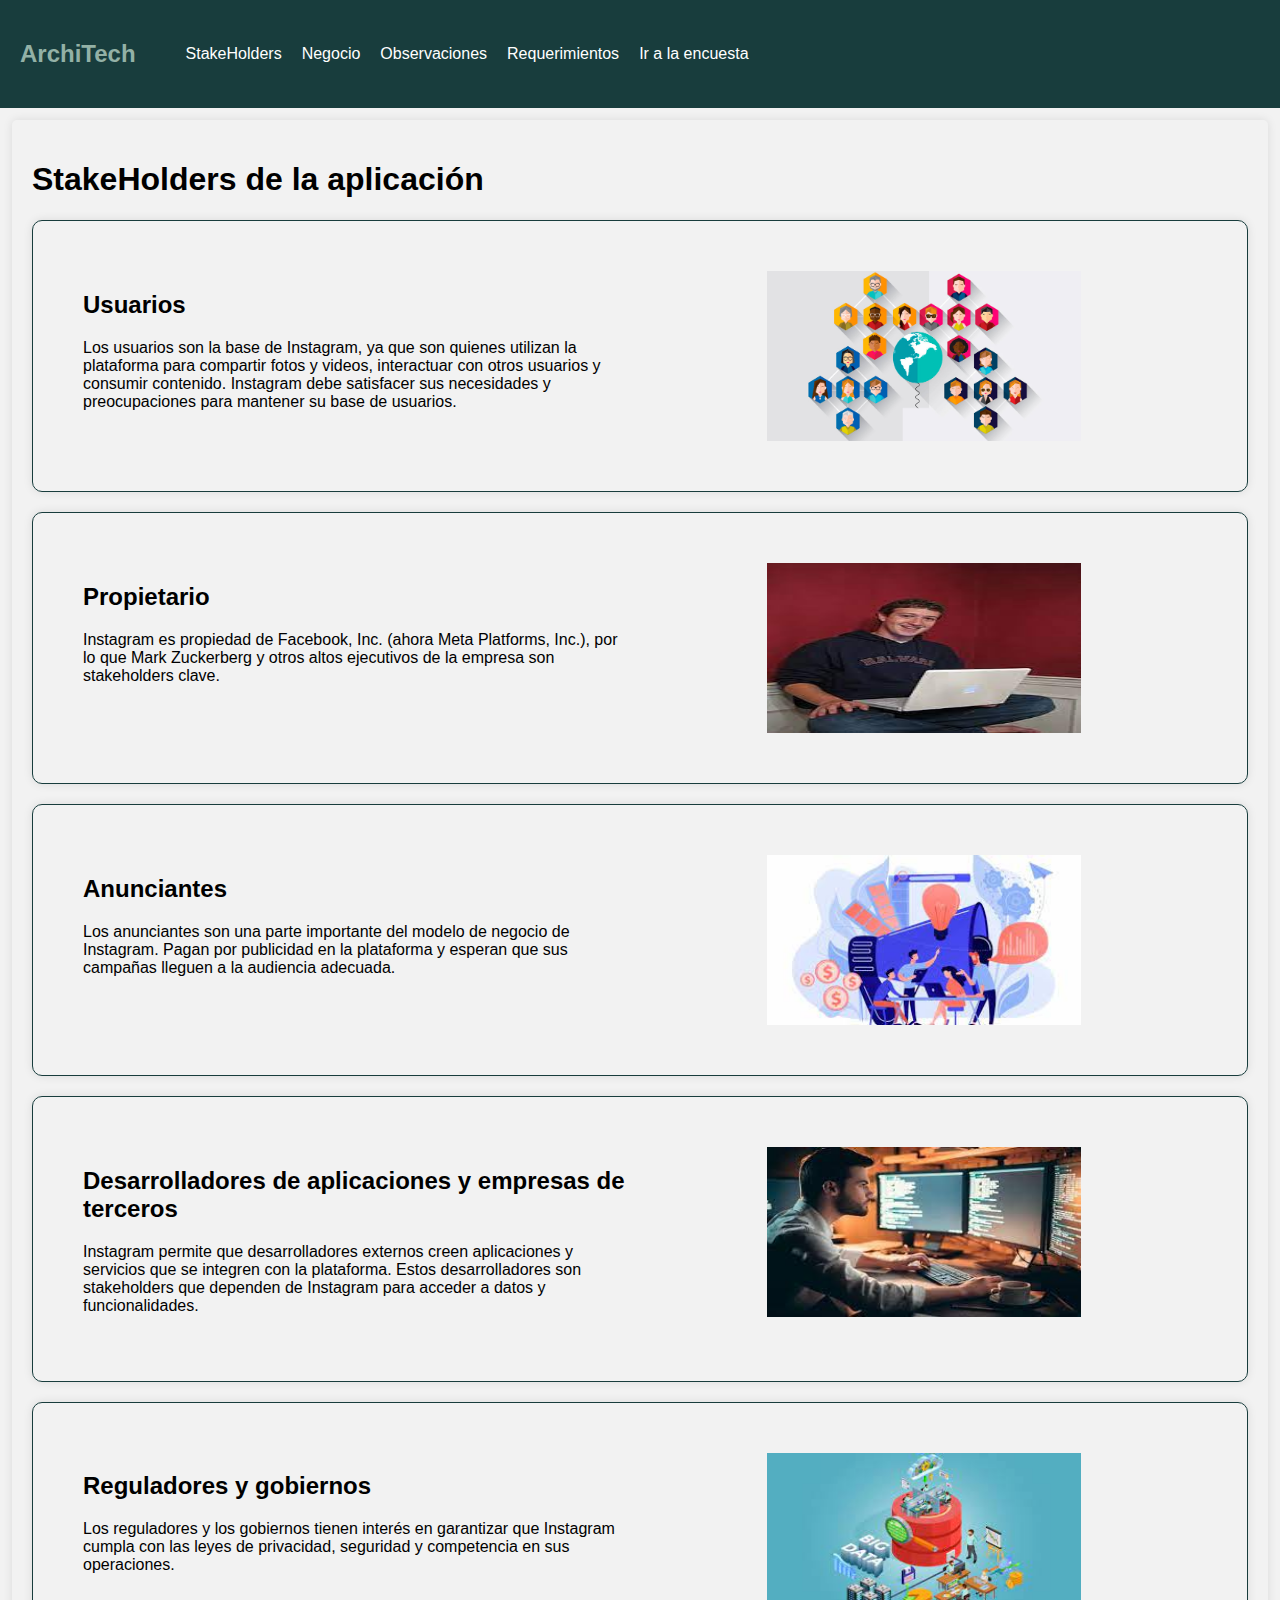
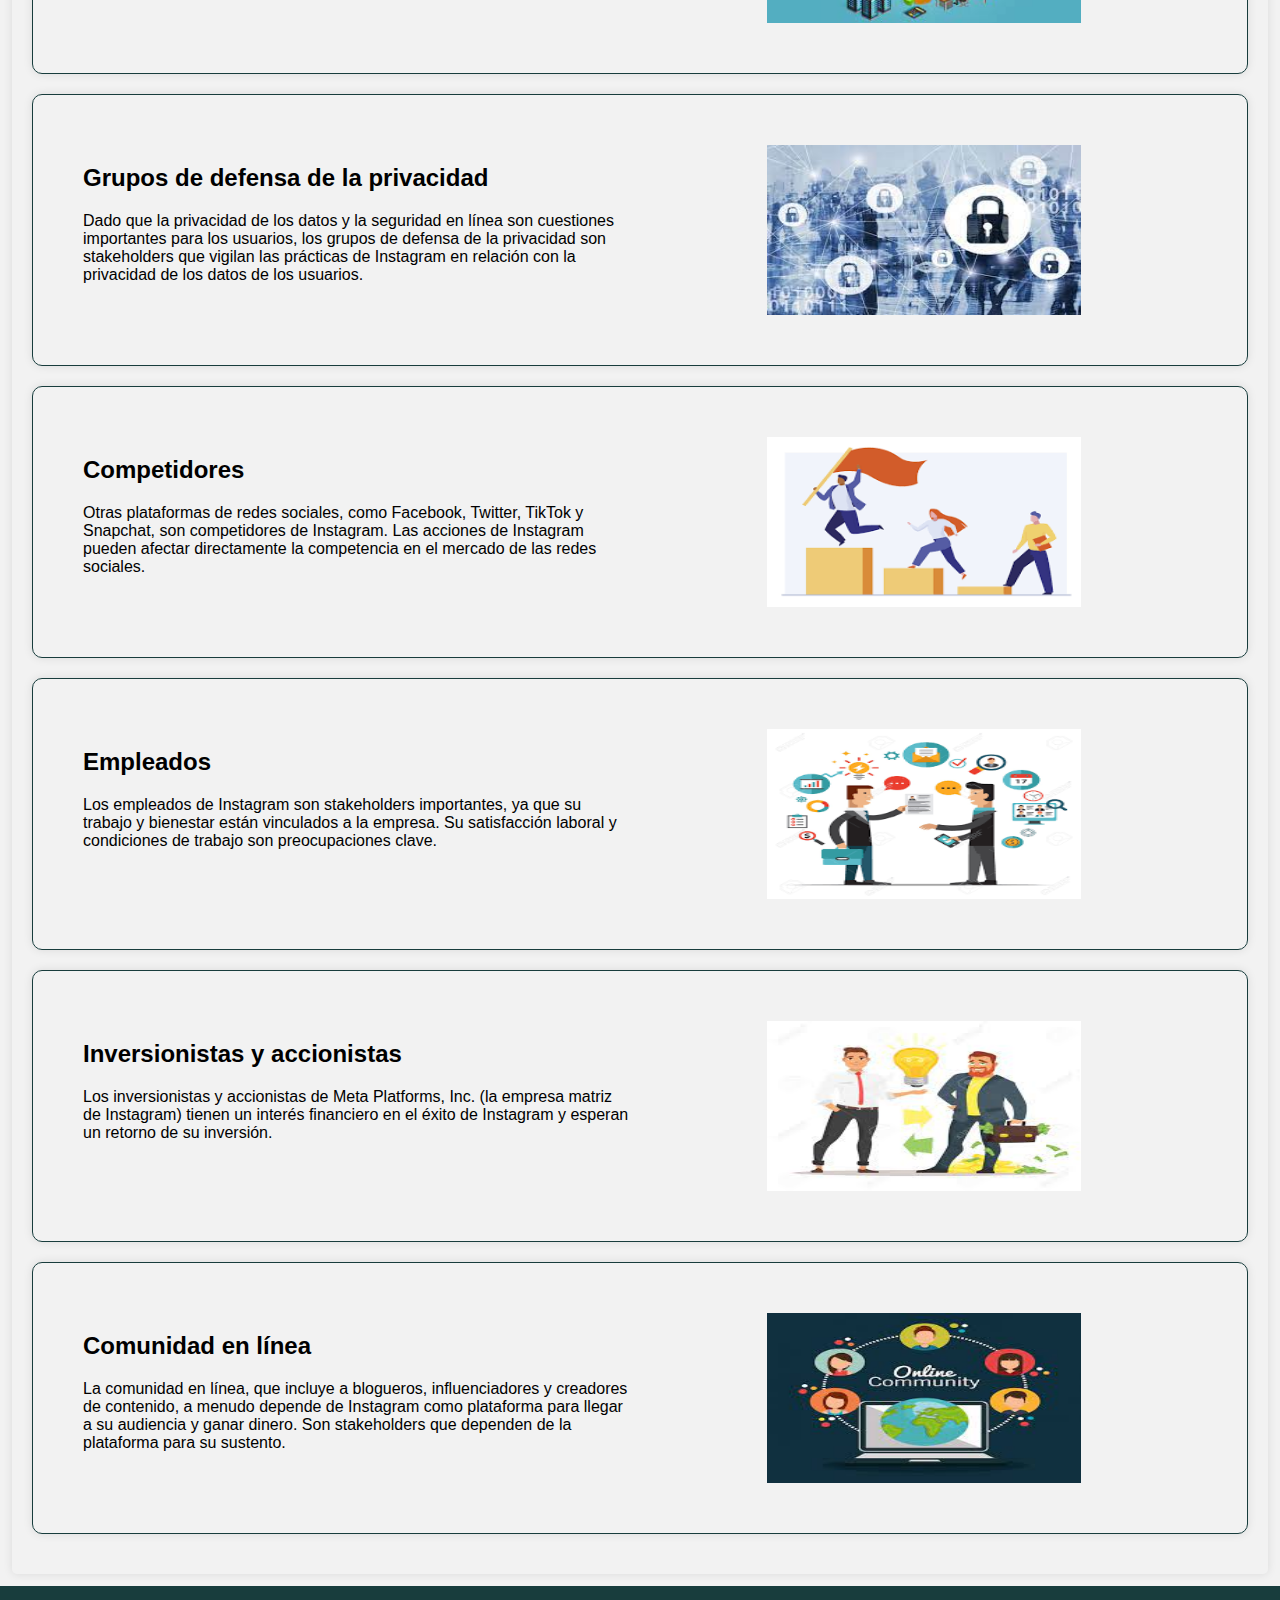
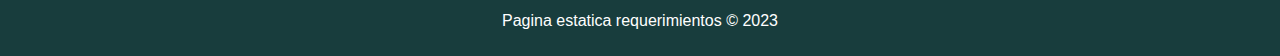
==== index.html @ 16afa4ae "Pagina" ====
<!DOCTYPE html>
<html lang="en">
<head>
    <meta charset="UTF-8">
    <meta name="viewport" content="width=device-width, initial-scale=1.0">
    <link rel="stylesheet" href="css/styles.css">
    <script defer type="module" src="js/index.js"></script>
    <title>Mi Página Estática</title>
</head>
<body>
    <header>
        <nav class="nav">
            <div class="container-logo">
                <h2 class="logo">ArchiTech</h2>
            </div>
            <ul class="opciones">
                <li>
                    <a href="">StakeHolders</a>
                </li>
                <li>
                    <a href="">Negocio</a>
                </li>
                <li>
                    <a href="">Observaciones</a>
                </li>
                <li>
                    <a href="">Requerimientos</a>
                </li>
                <li><a href="https://www.google.com" target="_blank">Ir a la encuesta</a></li>
            </ul>
        </nav>
    </header>
    <main id="contenido">
       
    </main>
    <footer>
        <p>Pagina estatica requerimientos &copy; 2023</p>
    </footer>
</body>
</html>
---- css/styles.css ----
@import url("colores.css");

body, h1, h2, h3, h4, h5, h6 {
    font-family: 'Kanit', sans-serif;
}

body {
    font-family: 'Kanit', sans-serif;
    background-color: #f2f2f2;
    display: flex;
    flex-direction: column;
    min-height: 100vh; /* Establece la altura mínima del cuerpo como el 100% del alto de la ventana. */
    margin: 0;
}

header {
    background: var(--color-primario);
    text-align: center;
    padding: 20px;
}

.nav{
    display: flex;
    gap: 10px;
    align-items: center;
}
.logo{
    color: var(--color-fondo);
}

.opciones{
    display: flex;
    gap: 20px;
    list-style: none;
}

.opciones li a{
    color: var(--text-white);
    text-decoration: none;
}
.opciones li a:hover{
    color: var(--text-black);
}
main {
    flex-grow: 1;
    margin: 12px;
    padding: 20px;
    background-color: var(--text-secundario);
    border-radius: 5px;
    box-shadow: 0 0 10px rgba(0, 0, 0, 0.1);
}

footer {
    text-align: center;
    background: var(--color-primario);
    color:var(--text-white);
    padding: 10px;
}
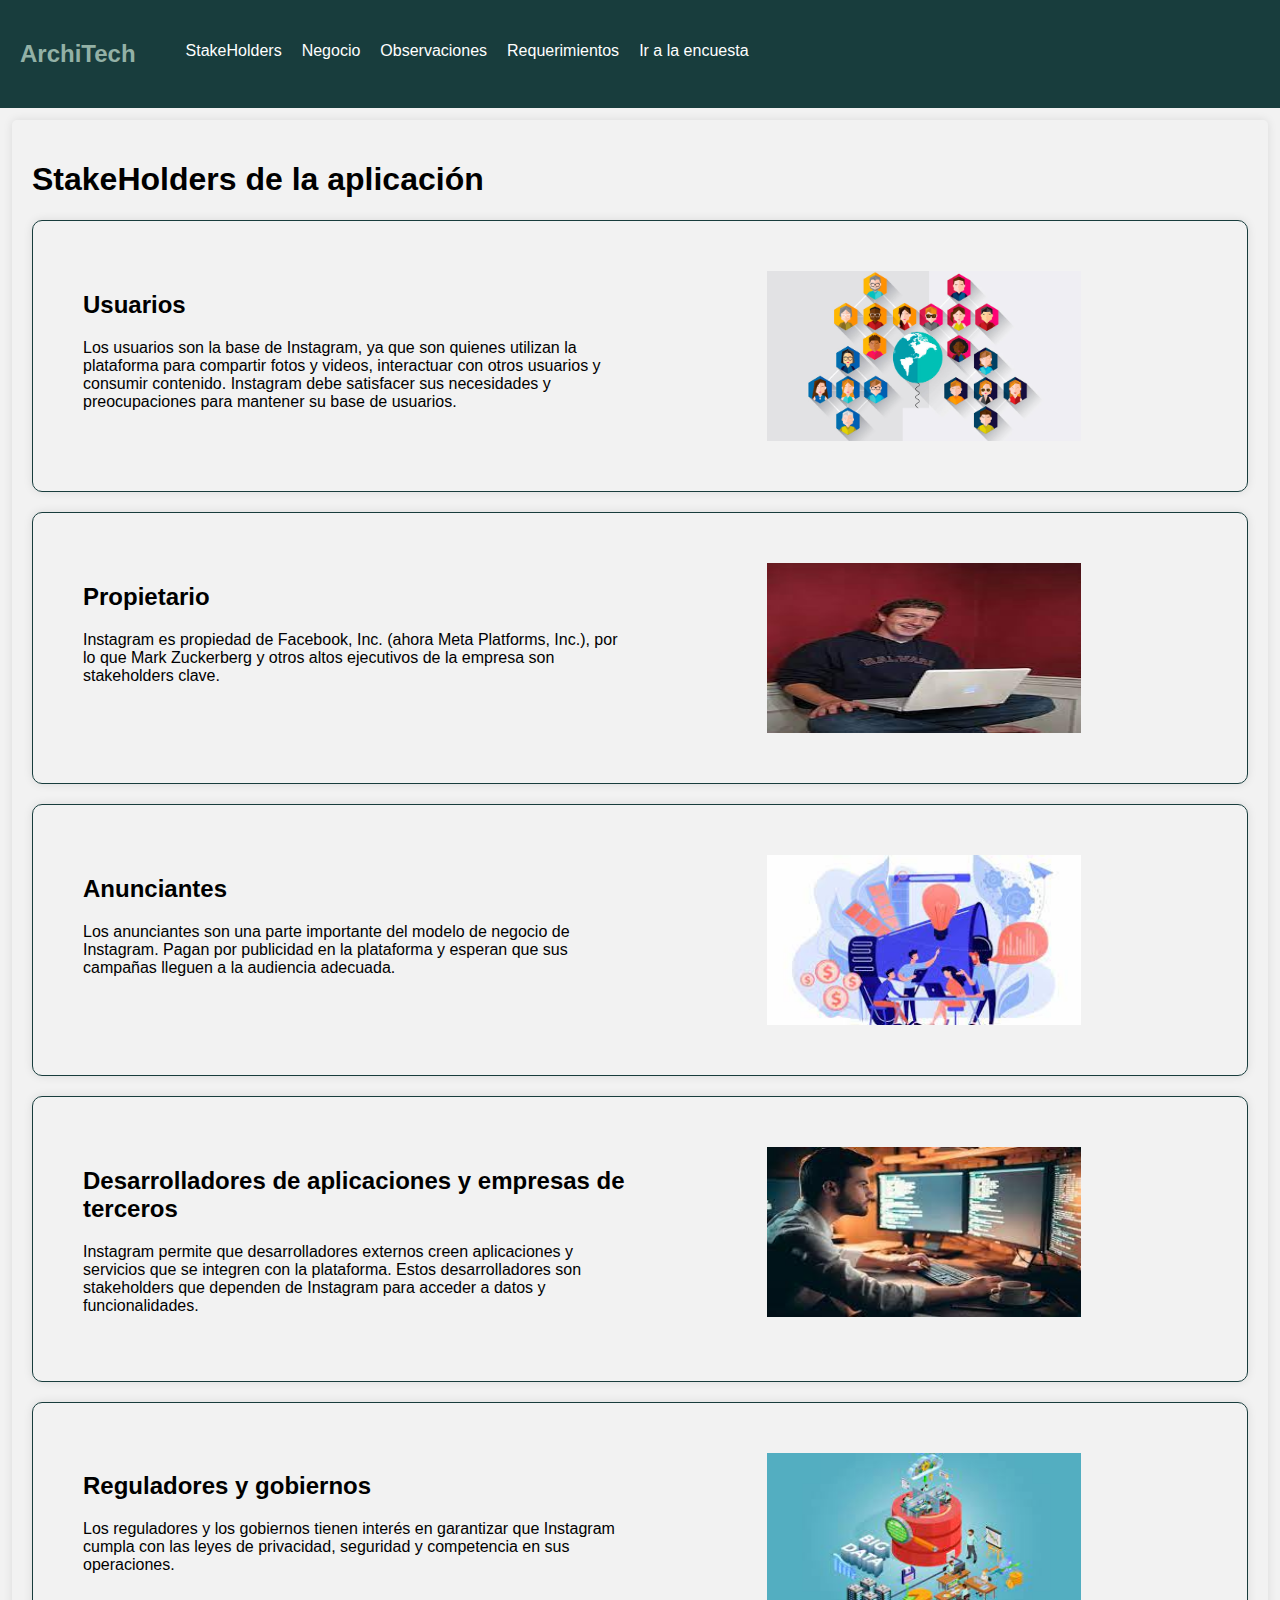
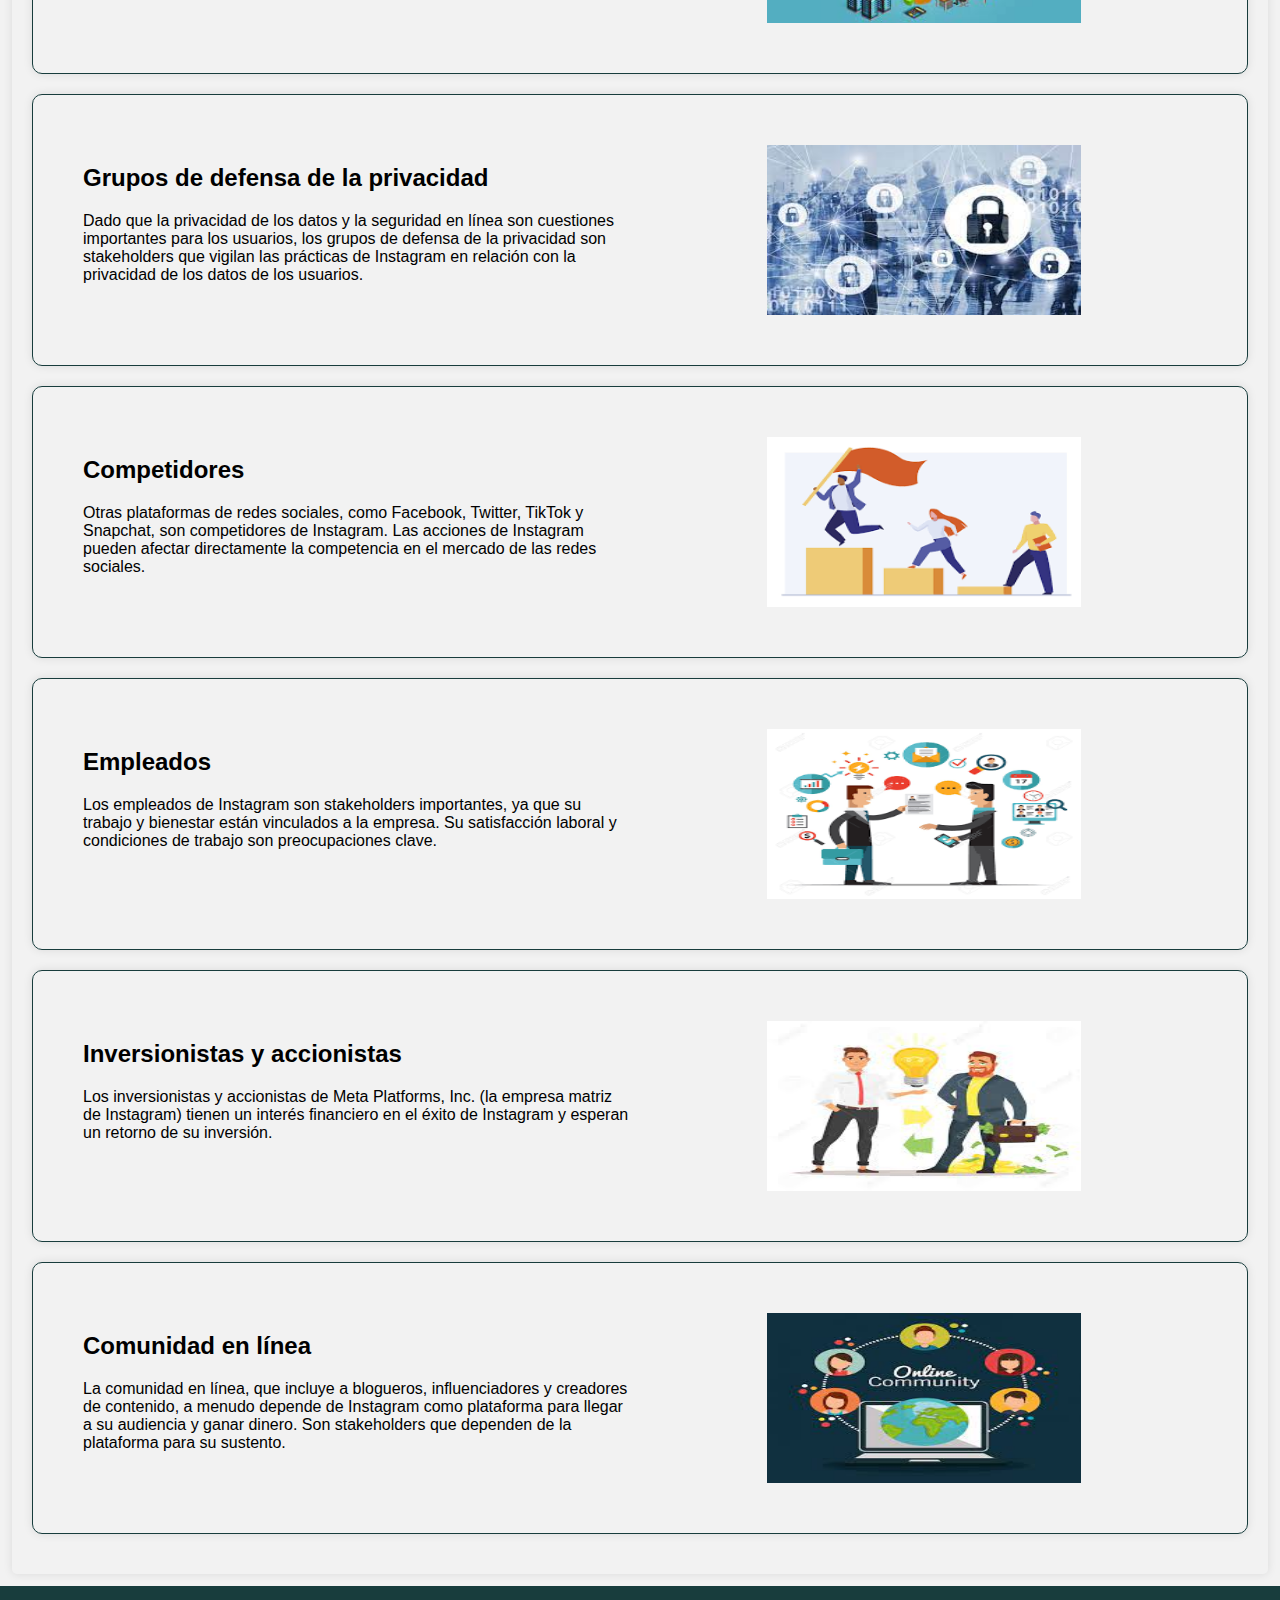
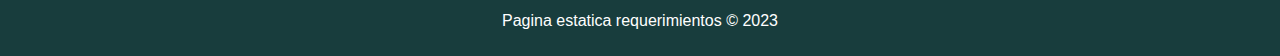
==== commit b470faaf: "Opciones dinamicas" ====
--- a/index.html
+++ b/index.html
@@ -14,19 +14,21 @@
                 <h2 class="logo">ArchiTech</h2>
             </div>
             <ul class="opciones">
-                <li>
+                <li class="opcion">
                     <a href="">StakeHolders</a>
                 </li>
-                <li>
+                <li class="opcion">
                     <a href="">Negocio</a>
                 </li>
-                <li>
+                <li class="opcion">
                     <a href="">Observaciones</a>
                 </li>
-                <li>
+                <li class="opcion">
                     <a href="">Requerimientos</a>
                 </li>
-                <li><a href="https://www.google.com" target="_blank">Ir a la encuesta</a></li>
+                <li class="opcion">
+                    <a href="https://www.google.com" target="_blank">Ir a la encuesta</a>
+                </li>
             </ul>
         </nav>
     </header>
--- a/css/styles.css
+++ b/css/styles.css
@@ -39,8 +39,35 @@
     text-decoration: none;
 }
 .opciones li a:hover{
-    color: var(--text-black);
+    color: var(--color-segundario);
 }
+.opcion {
+    display: inline-block;
+    position: relative;
+    padding-bottom: 5px; /* Espacio para la barra de resaltado */
+}
+
+.opcion a {
+    text-decoration: none;
+    color: #000; /* Color de texto normal */
+}
+
+.opcion::after {
+    content: "";
+    display: block;
+    width: 0;
+    height: 2px; /* Altura de la barra de resaltado */
+    background-color: var(--color-fondo); /* Color de la barra de resaltado */
+    position: absolute;
+    bottom: 0;
+    left: 0;
+    transition: width 0.3s ease; /* Animación de la barra */
+}
+
+.opcion:hover::after {
+    width: 100%; /* Ancho de la barra al pasar el mouse */
+}
+
 main {
     flex-grow: 1;
     margin: 12px;
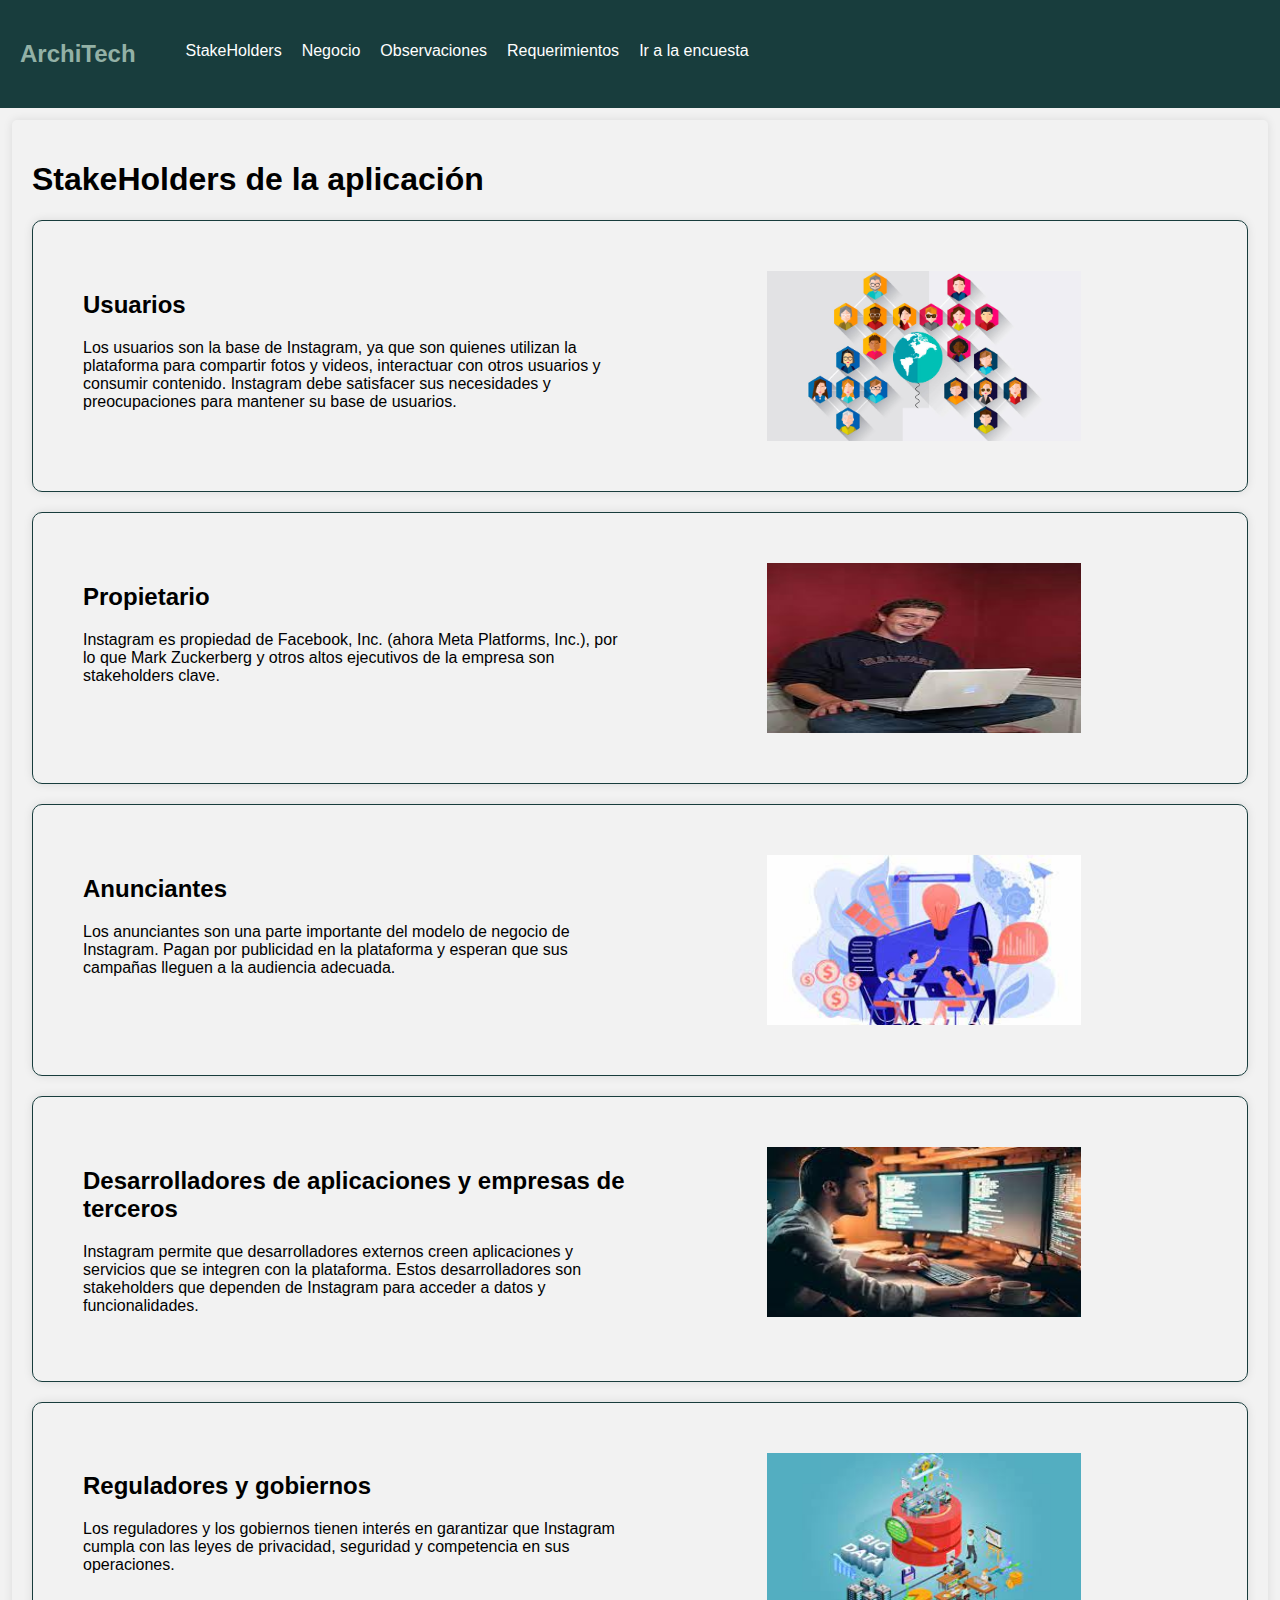
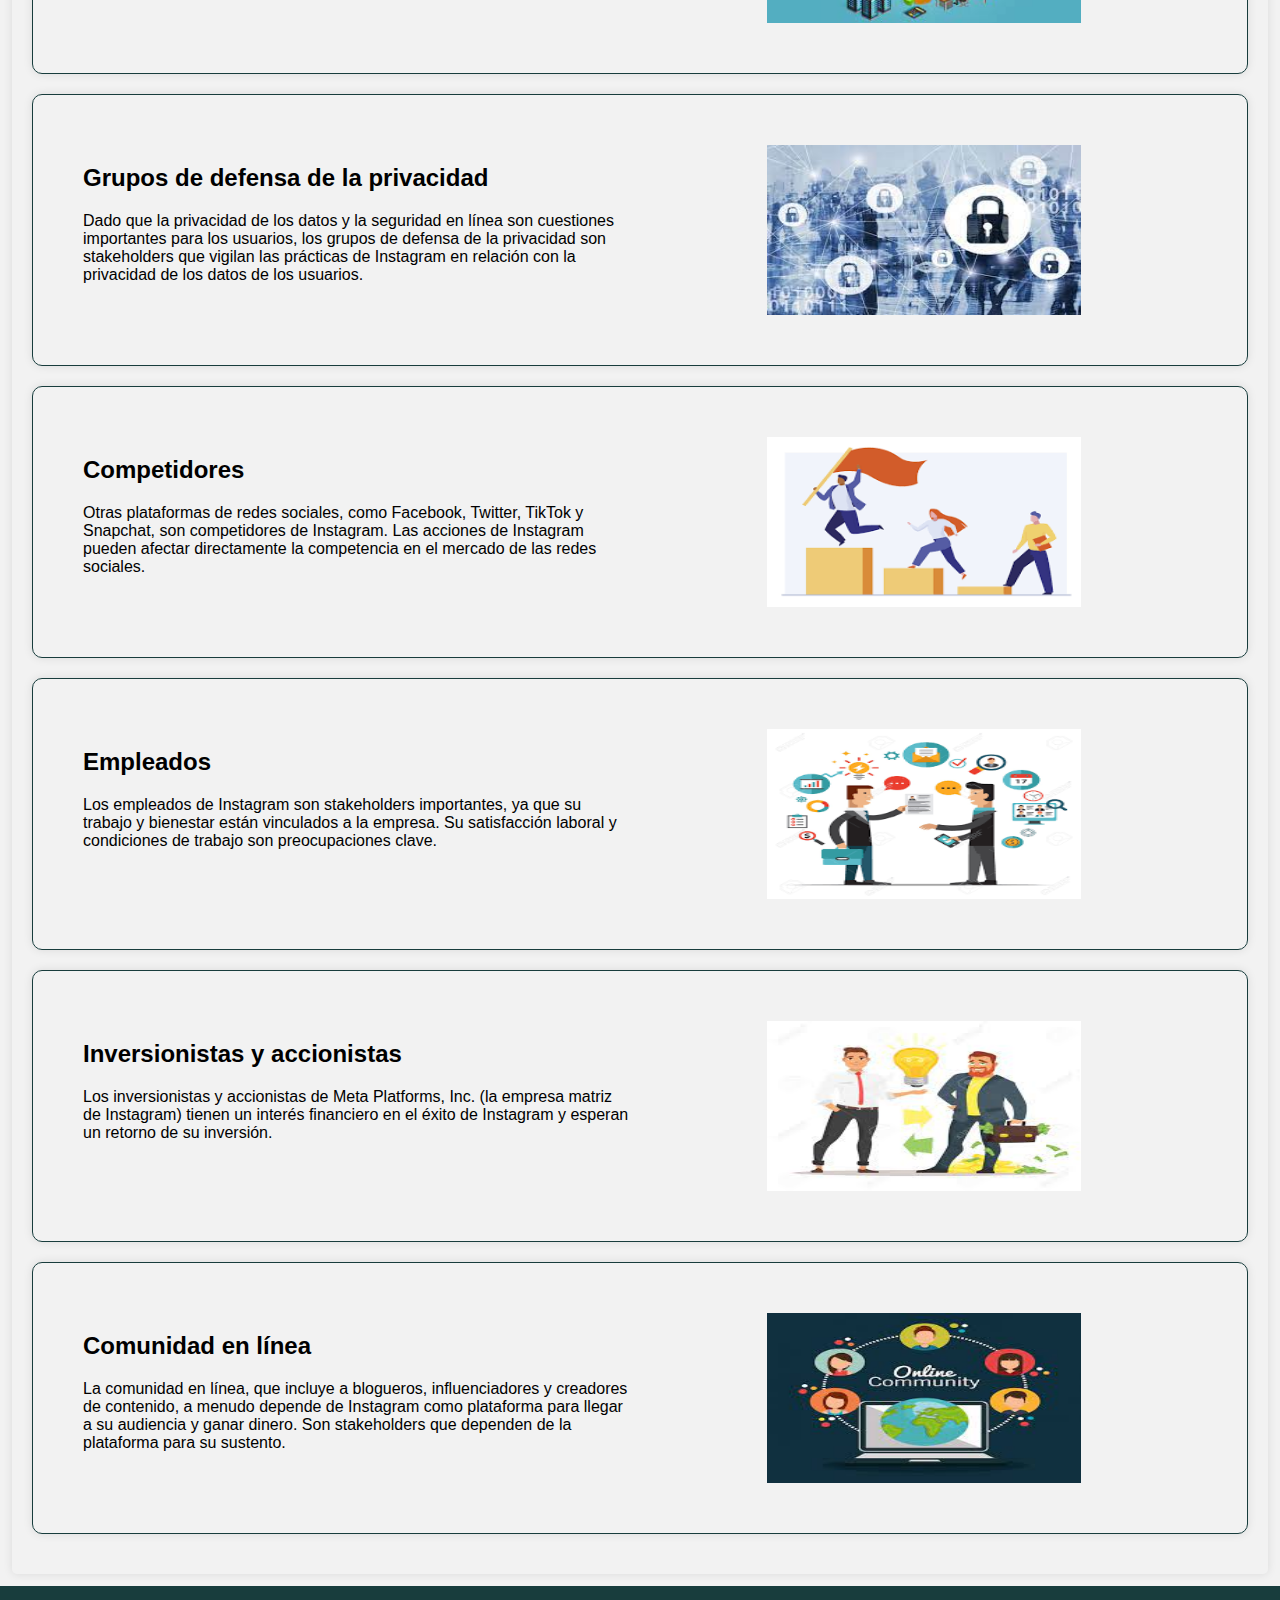
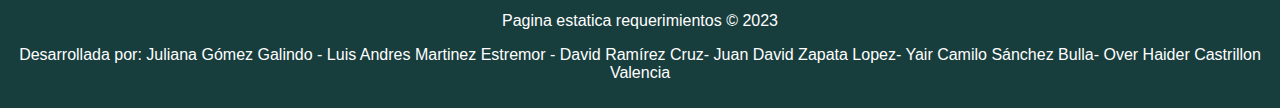
==== commit c133d7bd: "Nombres en footer" ====
--- a/index.html
+++ b/index.html
@@ -37,6 +37,9 @@
     </main>
     <footer>
         <p>Pagina estatica requerimientos &copy; 2023</p>
+        <p>Desarrollada por: 
+            Juliana Gómez Galindo - Luis Andres Martinez Estremor - David Ramírez Cruz- Juan David Zapata Lopez- Yair Camilo Sánchez Bulla- Over Haider Castrillon Valencia
+        </p>
     </footer>
 </body>
 </html>
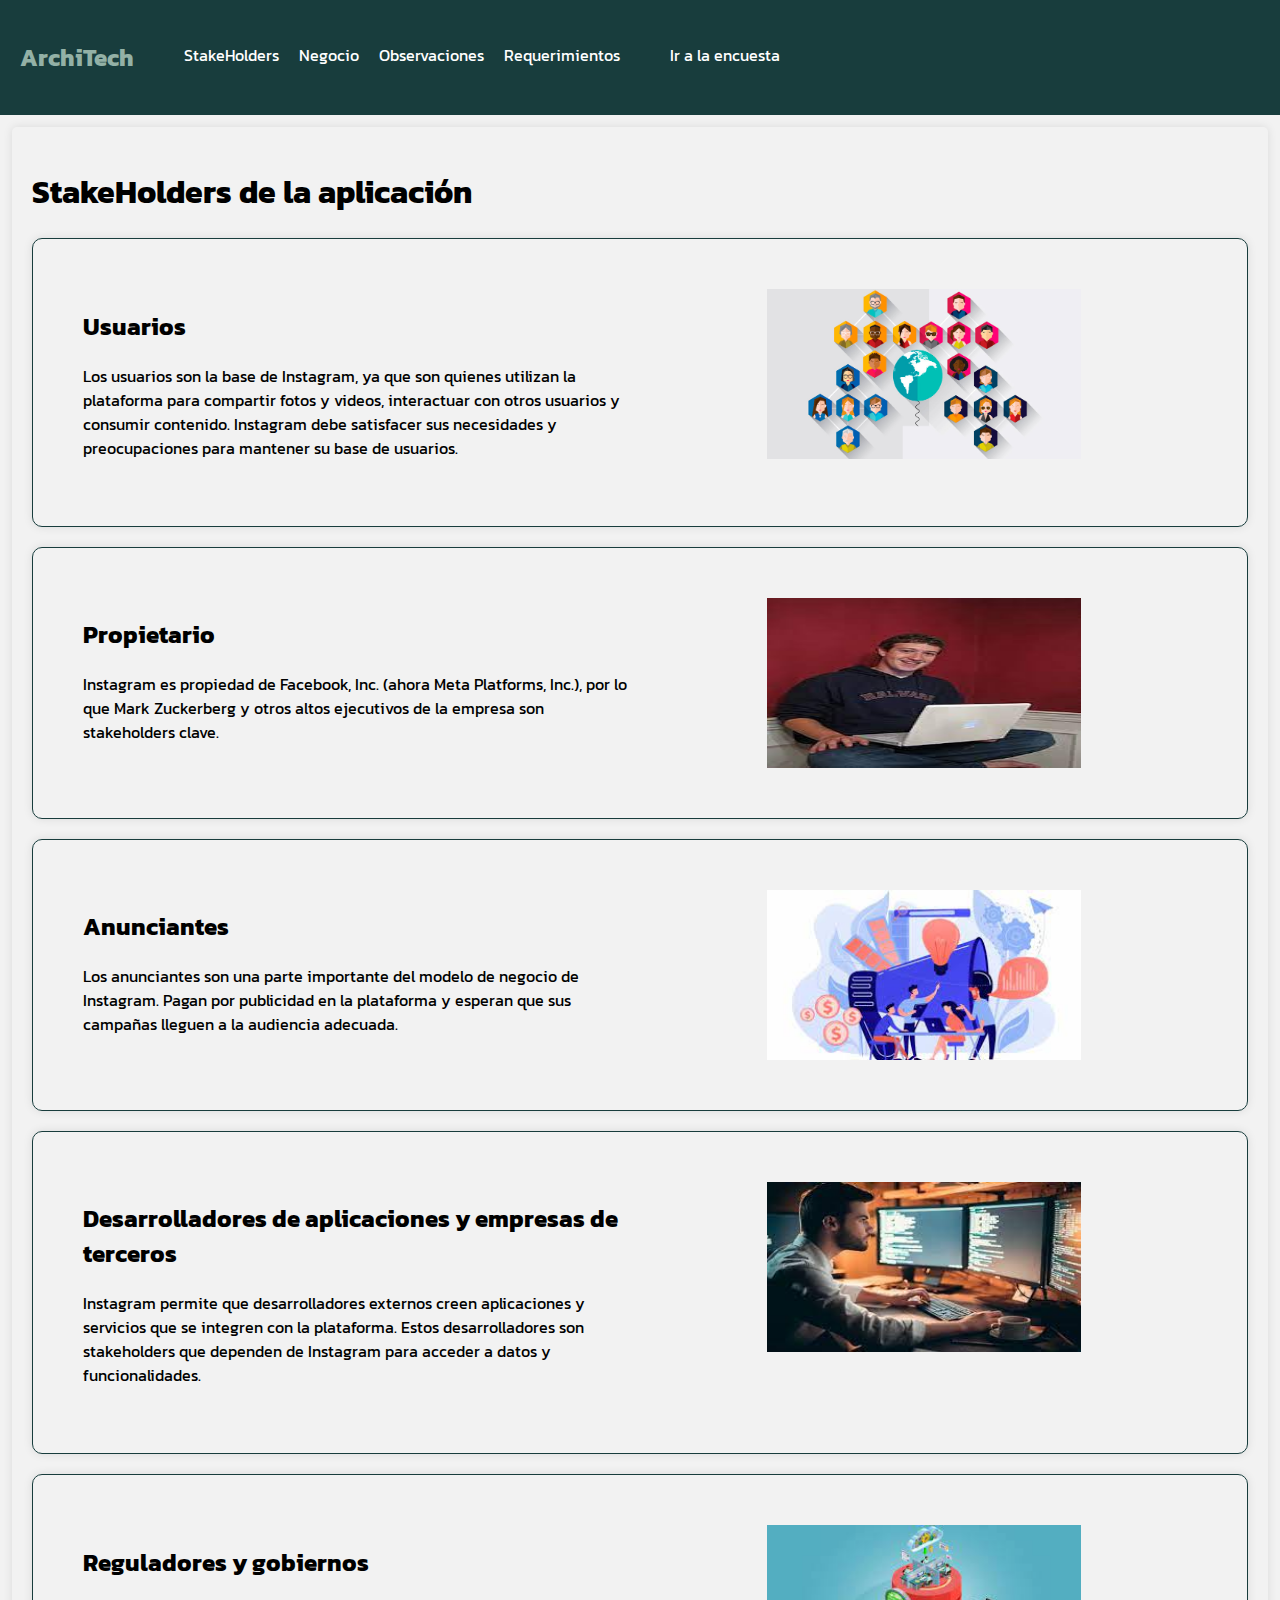
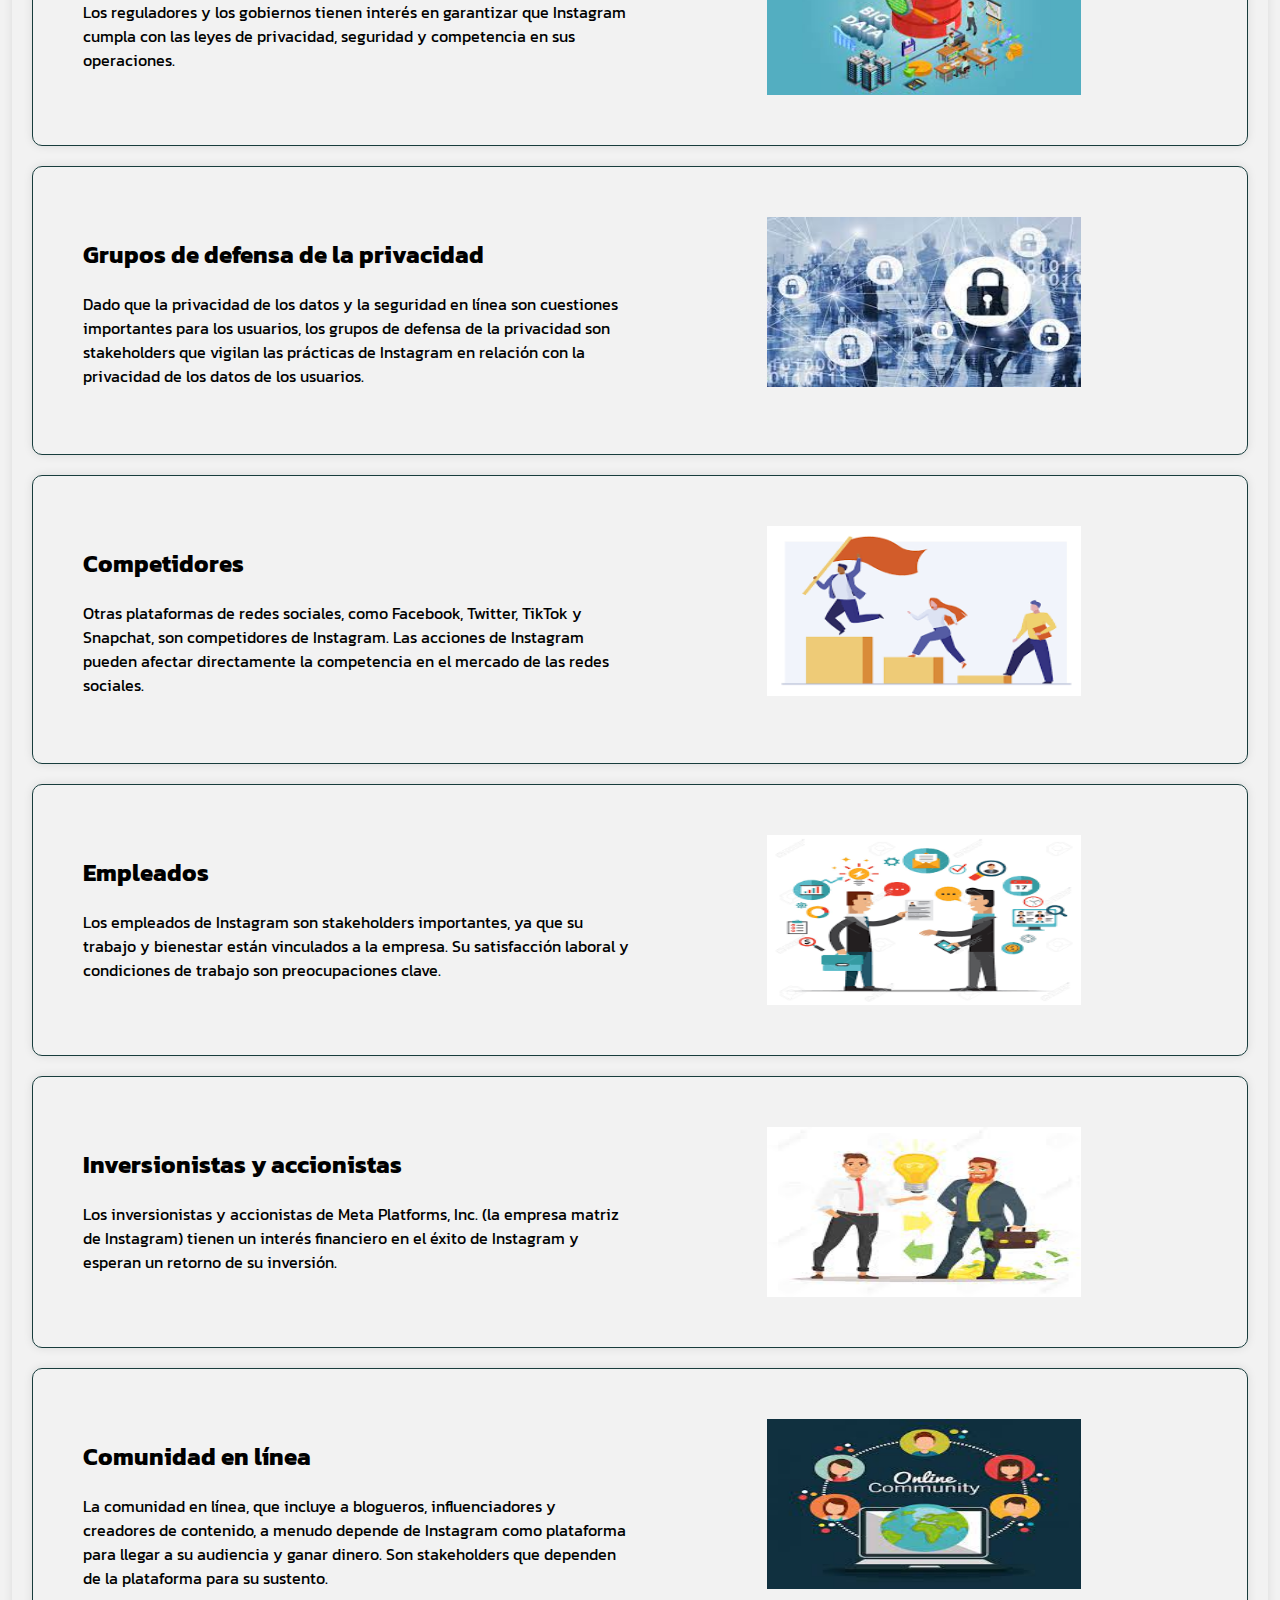
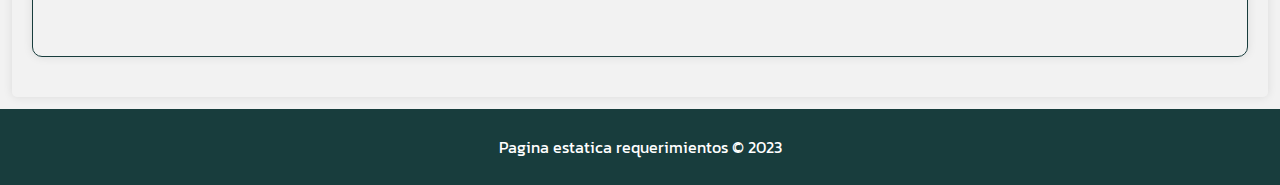
==== commit 64388a14: "Observaciones" ====
--- a/index.html
+++ b/index.html
@@ -26,8 +26,10 @@
                 <li class="opcion">
                     <a href="">Requerimientos</a>
                 </li>
+            </ul>
+            <ul>
                 <li class="opcion">
-                    <a href="https://www.google.com" target="_blank">Ir a la encuesta</a>
+                    <a id="encuesta" href="https://forms.office.com/r/5RUtmcBVc9" target="_blank">Ir a la encuesta</a>
                 </li>
             </ul>
         </nav>
@@ -37,9 +39,6 @@
     </main>
     <footer>
         <p>Pagina estatica requerimientos &copy; 2023</p>
-        <p>Desarrollada por: 
-            Juliana Gómez Galindo - Luis Andres Martinez Estremor - David Ramírez Cruz- Juan David Zapata Lopez- Yair Camilo Sánchez Bulla- Over Haider Castrillon Valencia
-        </p>
     </footer>
 </body>
 </html>
--- a/css/styles.css
+++ b/css/styles.css
@@ -1,5 +1,5 @@
 @import url("colores.css");
-
+@import url('https://fonts.googleapis.com/css2?family=Kanit:wght@200;400&family=Quicksand:wght@300;500;700&family=Roboto+Condensed:ital,wght@0,400;1,700&family=Roboto:ital,wght@0,400;0,700;1,300&display=swap');
 body, h1, h2, h3, h4, h5, h6 {
     font-family: 'Kanit', sans-serif;
 }
@@ -49,7 +49,6 @@
 
 .opcion a {
     text-decoration: none;
-    color: #000; /* Color de texto normal */
 }
 
 .opcion::after {
@@ -68,6 +67,13 @@
     width: 100%; /* Ancho de la barra al pasar el mouse */
 }
 
+#encuesta{
+    color: var(--text-white);
+}
+
+#encuesta:hover{
+    color: var(--color-fondo);
+}
 main {
     flex-grow: 1;
     margin: 12px;
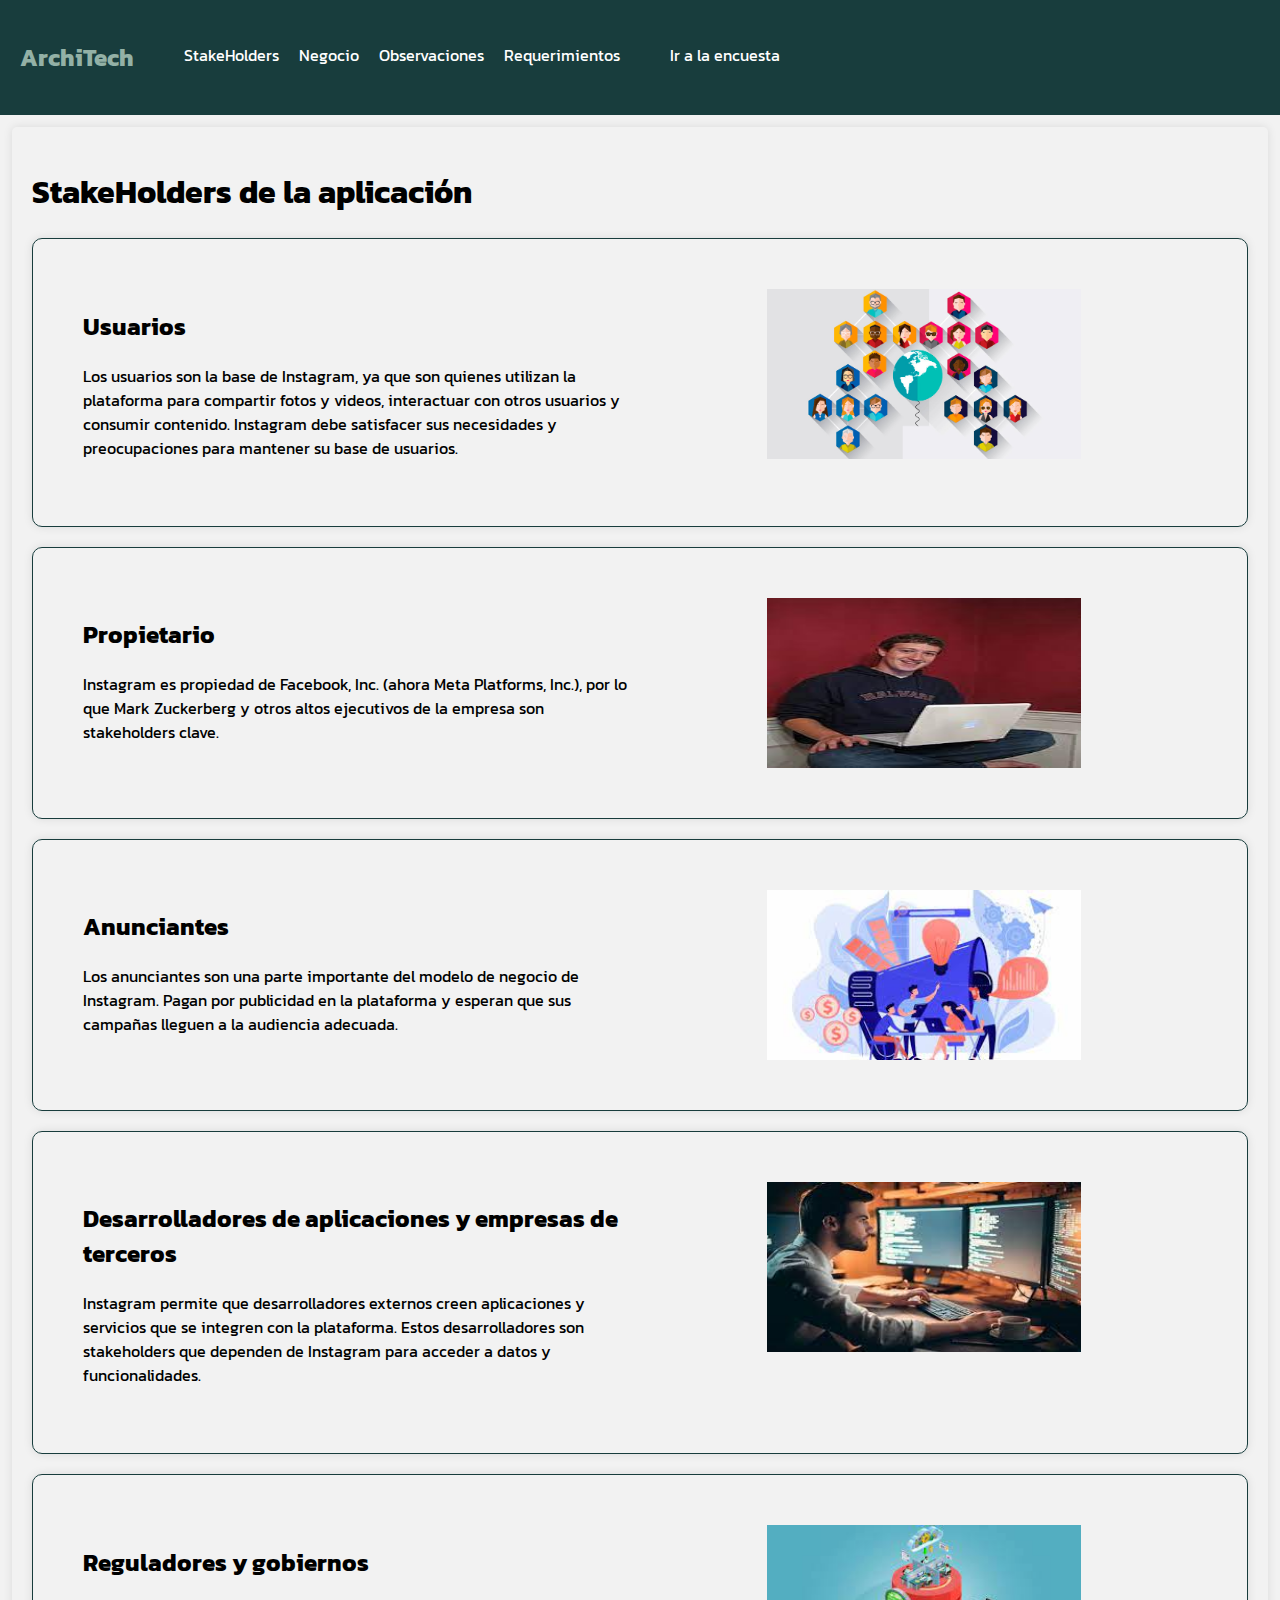
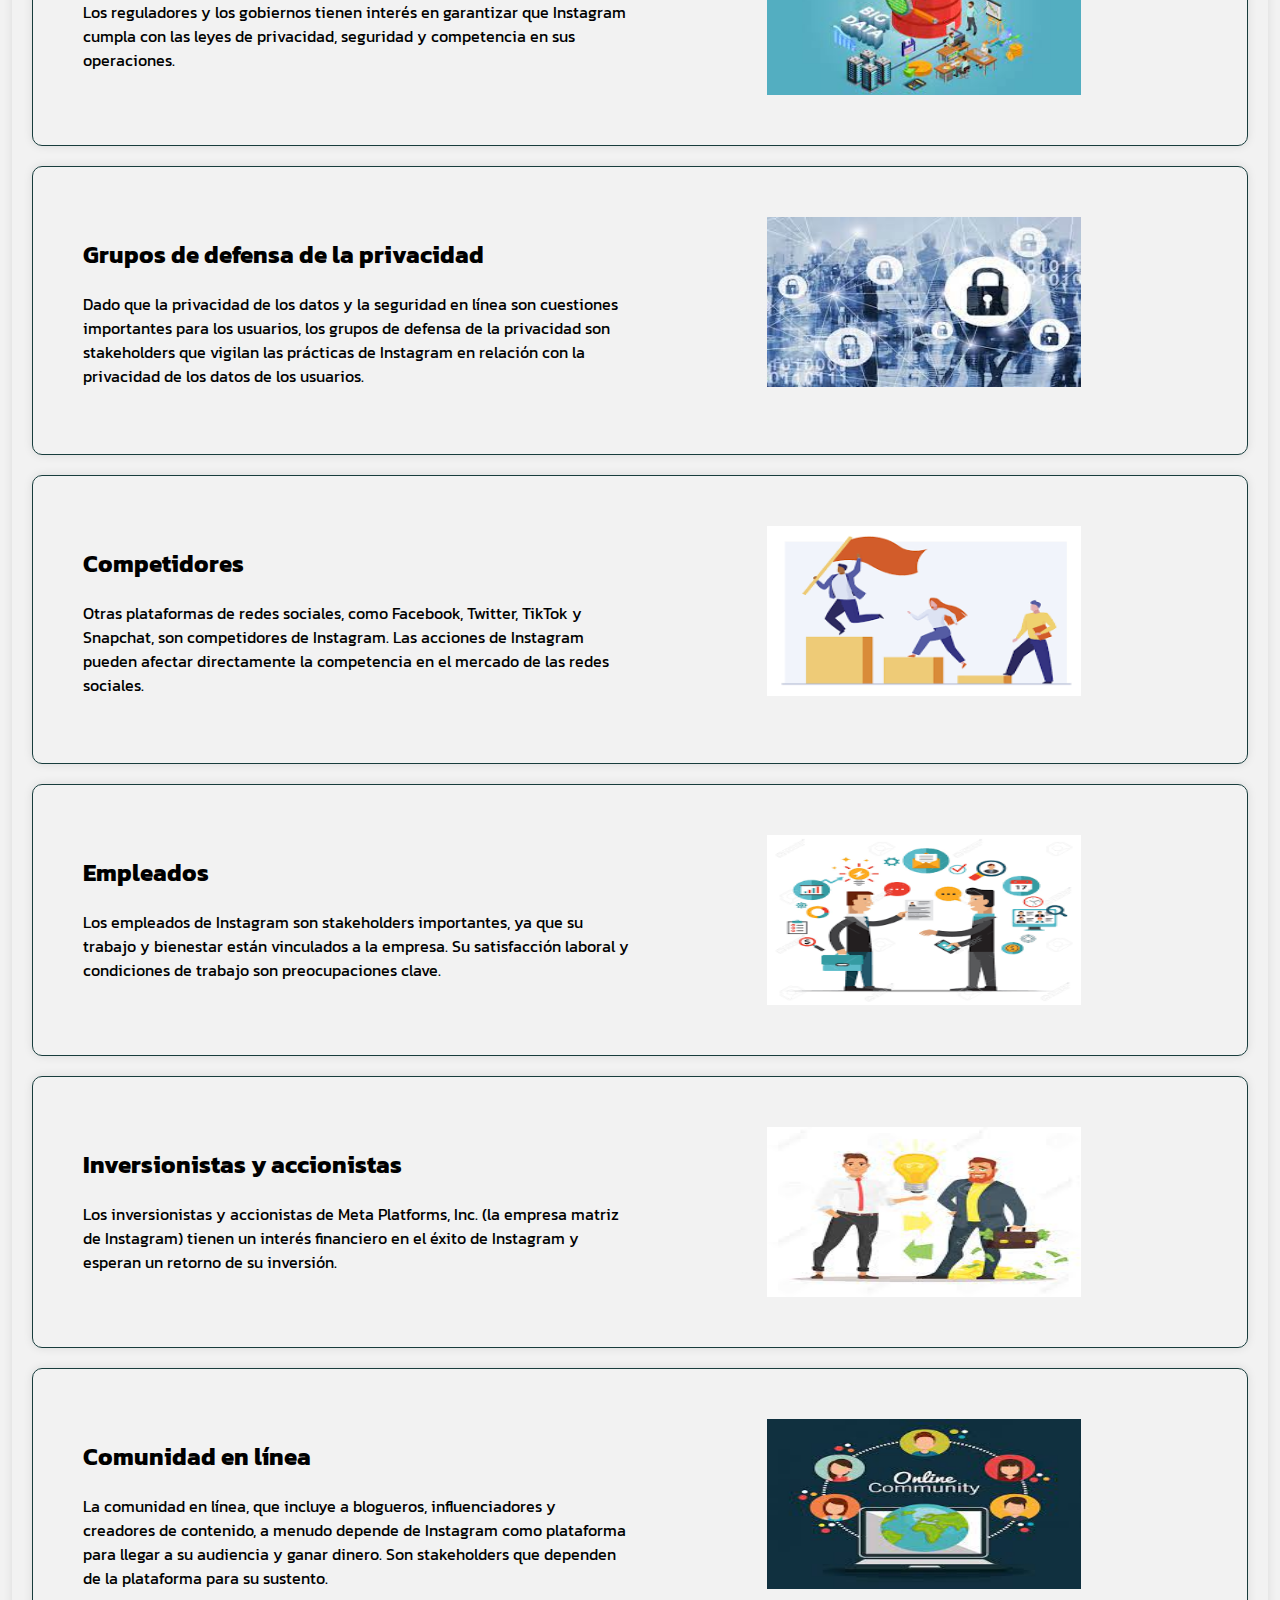
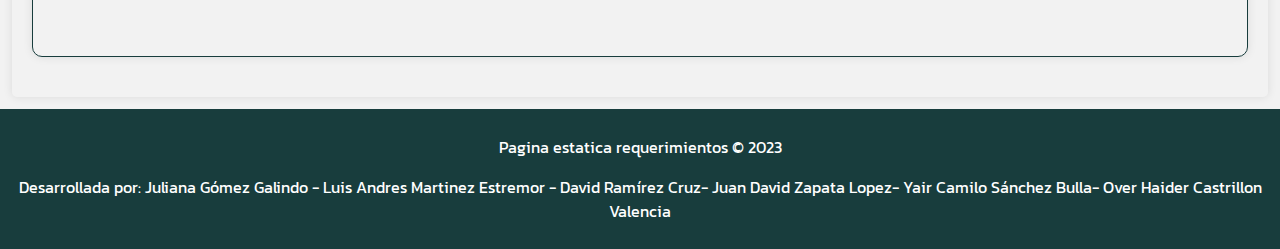
==== commit 1b7773d9: "Merge branch 'main' of https://github.com/Luis0714/pagina-estatica" ====
--- a/index.html
+++ b/index.html
@@ -39,6 +39,9 @@
     </main>
     <footer>
         <p>Pagina estatica requerimientos &copy; 2023</p>
+        <p>Desarrollada por: 
+            Juliana Gómez Galindo - Luis Andres Martinez Estremor - David Ramírez Cruz- Juan David Zapata Lopez- Yair Camilo Sánchez Bulla- Over Haider Castrillon Valencia
+        </p>
     </footer>
 </body>
 </html>
